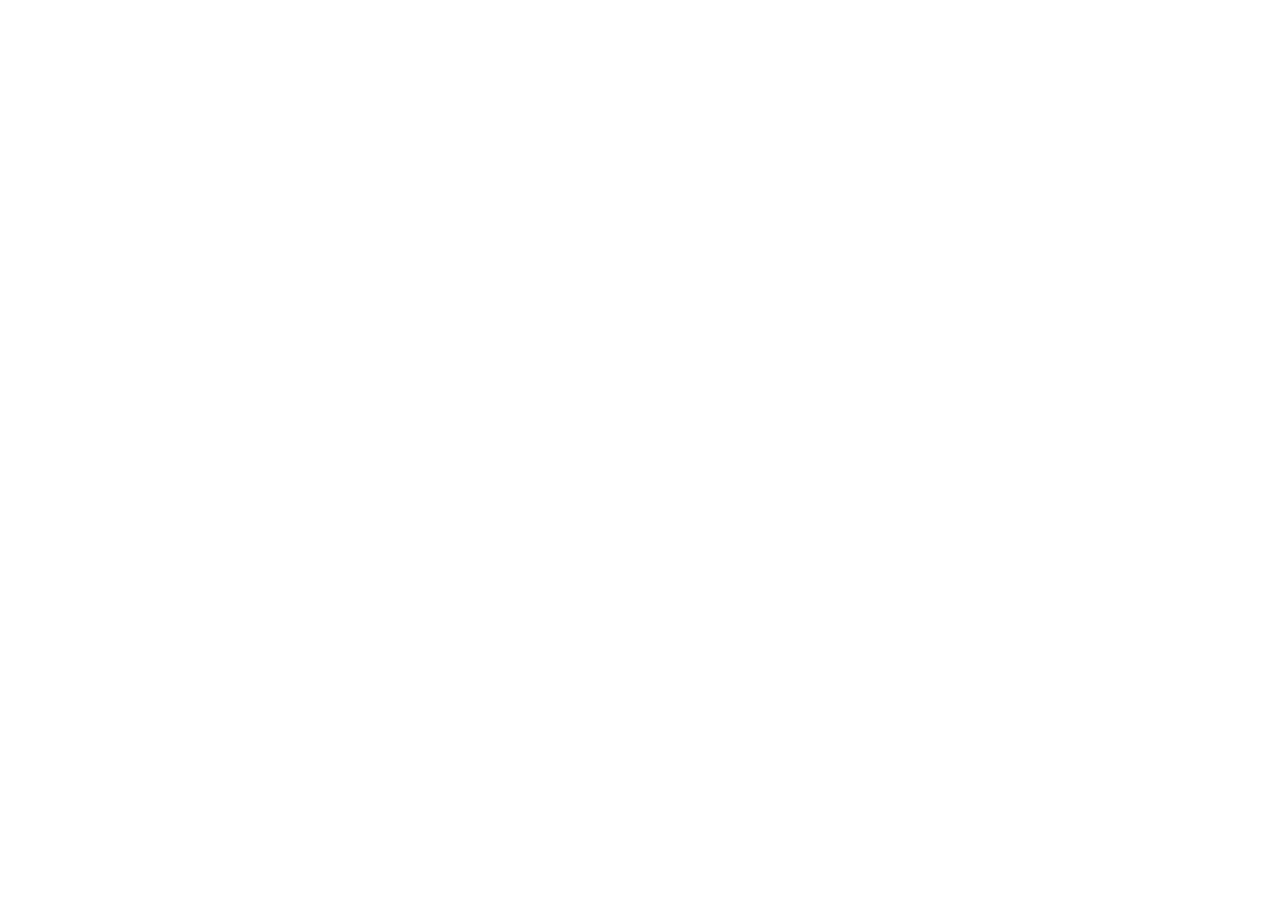
==== index.html @ 26e64699 "Create index.html" ====
<!DOCTYPE html>
<html lang="es">
<head>
  <meta charset="UTF-8">
  <meta name="viewport" content="width=device-width, initial-scale=1.0">
  <title>Fernando Sánchez</title>
</head>
<body>
  <div id="root"></div>
</body>
</html>
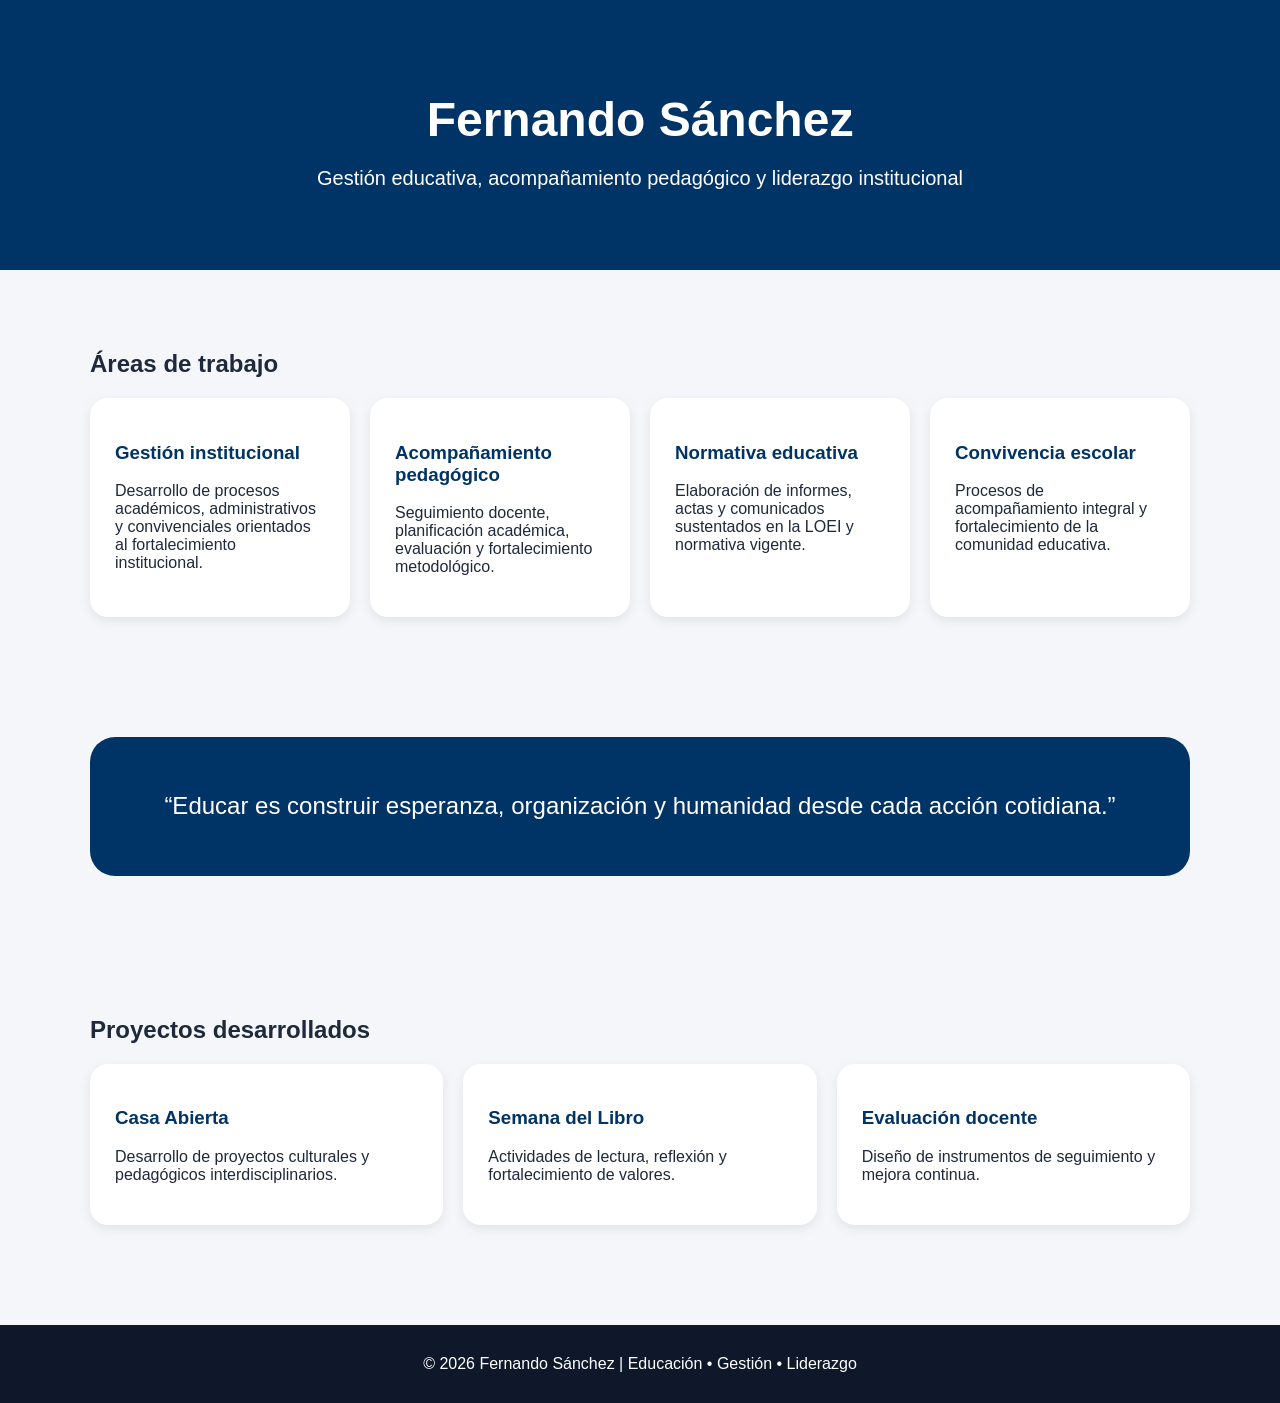
==== commit 963546b9: "Update index.html" ====
--- a/index.html
+++ b/index.html
@@ -7,5 +7,6 @@
 </head>
 <body>
   <div id="root"></div>
+  <script src="script.js"></script>
 </body>
 </html>
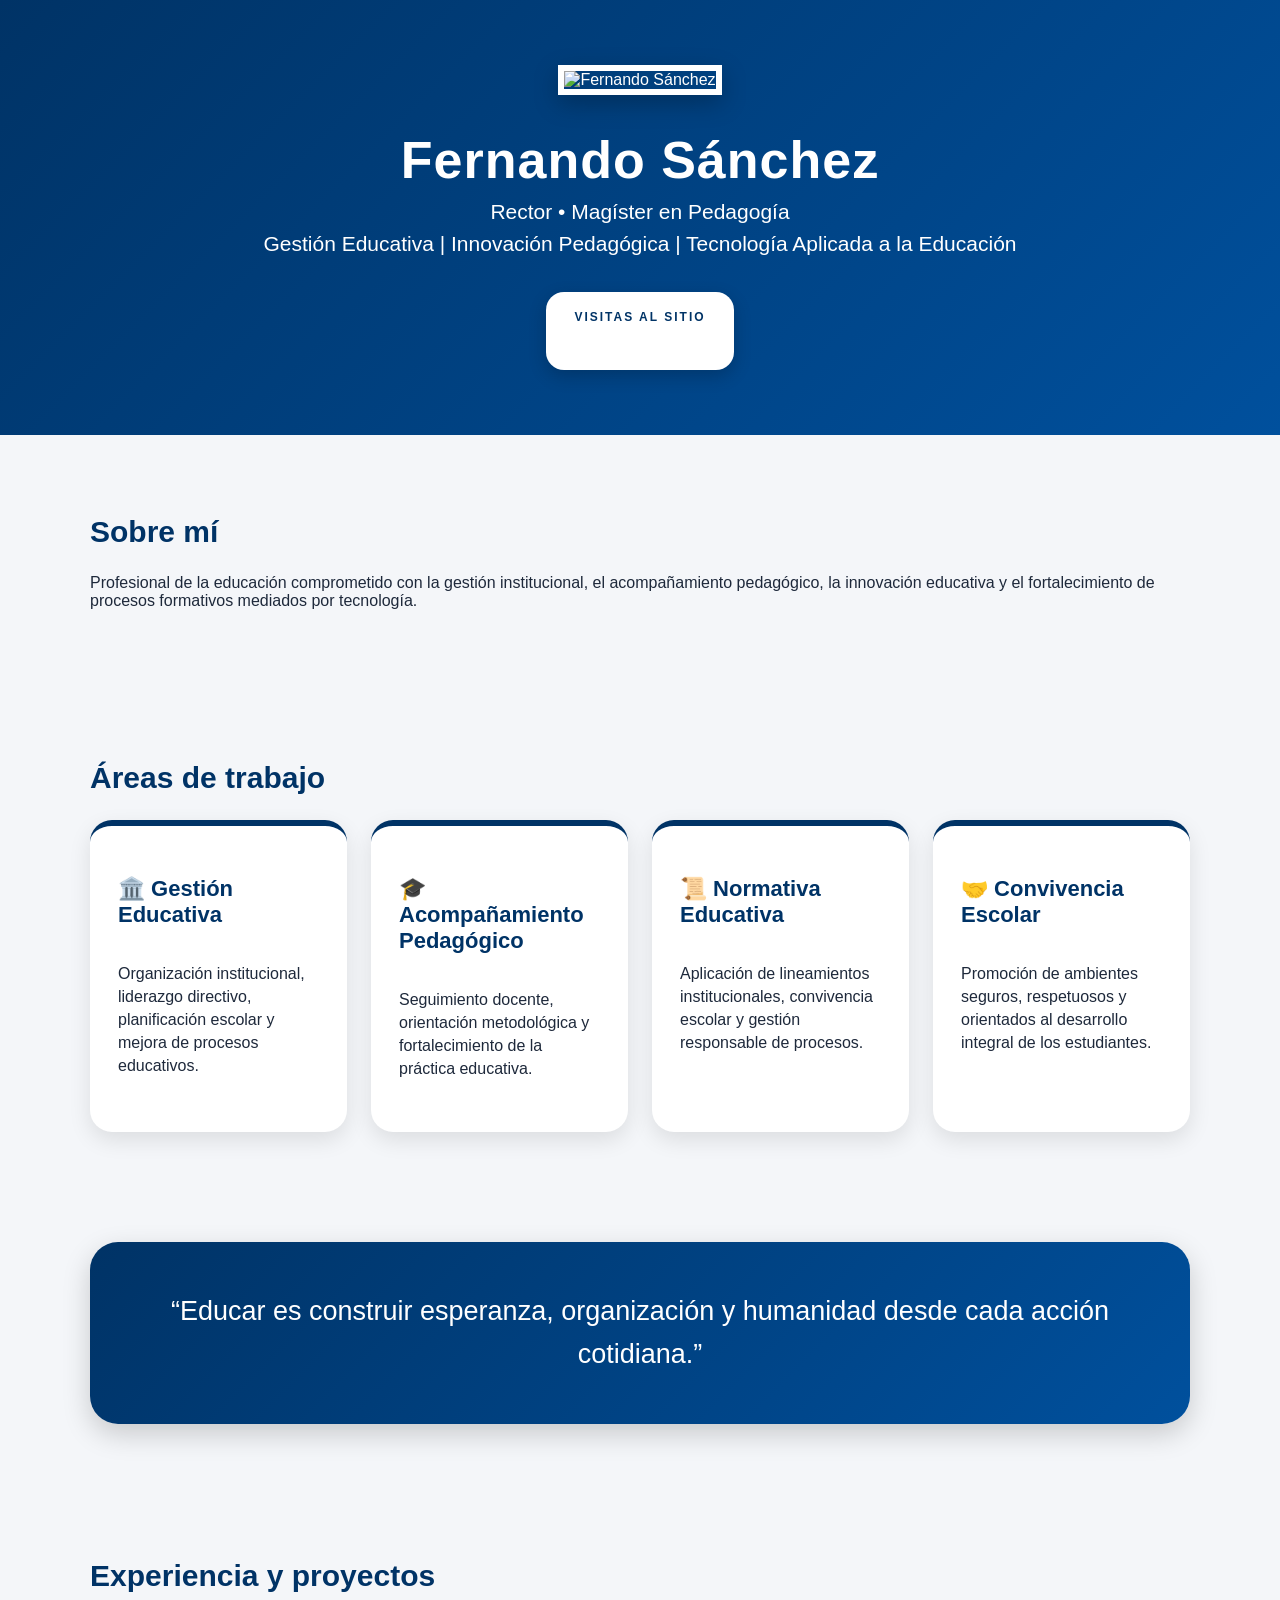
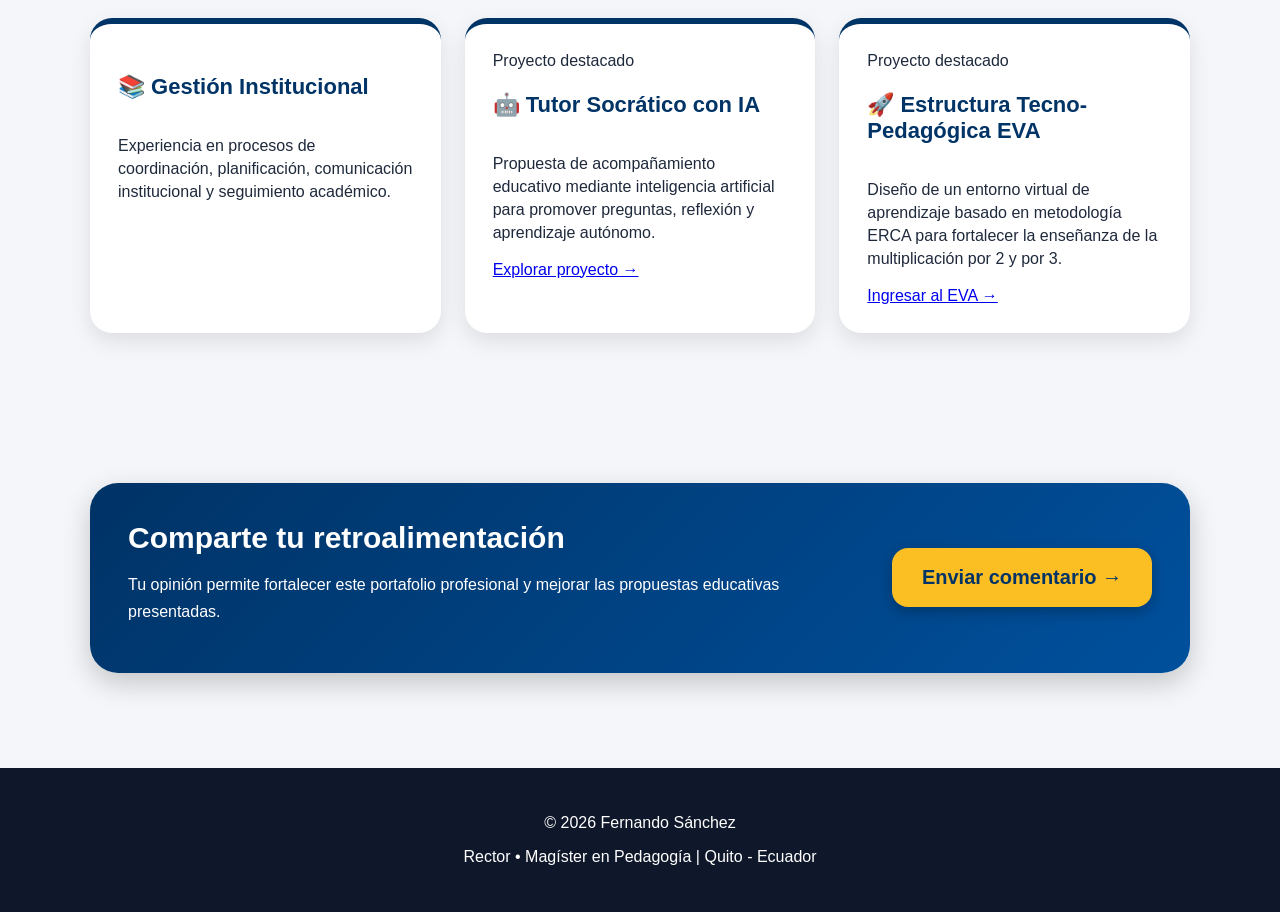
==== commit 8ac2df88: "Update index.html with portfolio details and sections" ====
--- a/index.html
+++ b/index.html
@@ -1,12 +1,133 @@
 <!DOCTYPE html>
 <html lang="es">
 <head>
-  <meta charset="UTF-8">
-  <meta name="viewport" content="width=device-width, initial-scale=1.0">
-  <title>Fernando Sánchez</title>
+    <meta charset="UTF-8">
+    <meta name="viewport" content="width=device-width, initial-scale=1.0">
+    <title>Fernando Sánchez | Portafolio Profesional</title>
+    <link rel="stylesheet" href="style.css">
 </head>
+
 <body>
-  <div id="root"></div>
-  <script src="script.js"></script>
+
+<header>
+    <img src="img/fernando.jpg" alt="Fernando Sánchez" class="foto-perfil">
+
+    <h1>Fernando Sánchez</h1>
+    <p>Rector • Magíster en Pedagogía</p>
+    <p>Gestión Educativa | Innovación Pedagógica | Tecnología Aplicada a la Educación</p>
+
+    <div class="contador-card">
+        <div class="contador-titulo">VISITAS AL SITIO</div>
+        <div class="contador-numero">
+            <span>000001</span>
+        </div>
+    </div>
+</header>
+
+<section>
+    <h2>Sobre mí</h2>
+    <p>
+        Profesional de la educación comprometido con la gestión institucional, el acompañamiento pedagógico,
+        la innovación educativa y el fortalecimiento de procesos formativos mediados por tecnología.
+    </p>
+</section>
+
+<section>
+    <h2>Áreas de trabajo</h2>
+
+    <div class="card-container">
+
+        <div class="card">
+            <h3>🏛️ Gestión Educativa</h3>
+            <p>
+                Organización institucional, liderazgo directivo, planificación escolar y mejora de procesos educativos.
+            </p>
+        </div>
+
+        <div class="card">
+            <h3>🎓 Acompañamiento Pedagógico</h3>
+            <p>
+                Seguimiento docente, orientación metodológica y fortalecimiento de la práctica educativa.
+            </p>
+        </div>
+
+        <div class="card">
+            <h3>📜 Normativa Educativa</h3>
+            <p>
+                Aplicación de lineamientos institucionales, convivencia escolar y gestión responsable de procesos.
+            </p>
+        </div>
+
+        <div class="card">
+            <h3>🤝 Convivencia Escolar</h3>
+            <p>
+                Promoción de ambientes seguros, respetuosos y orientados al desarrollo integral de los estudiantes.
+            </p>
+        </div>
+
+    </div>
+</section>
+
+<section>
+    <div class="quote">
+        “Educar es construir esperanza, organización y humanidad desde cada acción cotidiana.”
+    </div>
+</section>
+
+<section>
+    <h2>Experiencia y proyectos</h2>
+
+    <div class="card-container">
+
+        <div class="card">
+            <h3>📚 Gestión Institucional</h3>
+            <p>
+                Experiencia en procesos de coordinación, planificación, comunicación institucional y seguimiento académico.
+            </p>
+        </div>
+
+        <div class="card card-destacado-ia">
+            <span class="badge-destacado ia">Proyecto destacado</span>
+            <h3>🤖 Tutor Socrático con IA</h3>
+            <p>
+                Propuesta de acompañamiento educativo mediante inteligencia artificial para promover preguntas,
+                reflexión y aprendizaje autónomo.
+            </p>
+            <a href="tutor-socratico-ia.html" class="card-link ia-link">Explorar proyecto →</a>
+        </div>
+
+        <div class="card card-destacado-eva">
+            <span class="badge-destacado eva">Proyecto destacado</span>
+            <h3>🚀 Estructura Tecno-Pedagógica EVA</h3>
+            <p>
+                Diseño de un entorno virtual de aprendizaje basado en metodología ERCA para fortalecer la enseñanza
+                de la multiplicación por 2 y por 3.
+            </p>
+            <a href="eva-multiplicacion-por-dos.html" class="card-link eva-link">Ingresar al EVA →</a>
+        </div>
+
+    </div>
+</section>
+
+<section>
+    <a href="comentarios.html" class="comentarios-cta">
+        <div class="comentarios-texto">
+            <h2>Comparte tu retroalimentación</h2>
+            <p>
+                Tu opinión permite fortalecer este portafolio profesional y mejorar las propuestas educativas presentadas.
+            </p>
+        </div>
+
+        <div class="comentarios-boton">
+            Enviar comentario →
+        </div>
+    </a>
+</section>
+
+<footer>
+    <p>© 2026 Fernando Sánchez</p>
+    <p>Rector • Magíster en Pedagogía | Quito - Ecuador</p>
+</footer>
+
 </body>
 </html>
--- a/style.css
+++ b/style.css
@@ -0,0 +1,202 @@
+body{
+    margin:0;
+    font-family:Arial, sans-serif;
+    background:#f4f6f9;
+    color:#1e293b;
+}
+
+/* ENCABEZADO PRINCIPAL */
+header{
+    background:linear-gradient(135deg,#003366,#00509d);
+    color:white;
+    padding:65px 20px;
+    text-align:center;
+}
+
+header h1{
+    font-size:52px;
+    margin-bottom:10px;
+    letter-spacing:1px;
+}
+
+header p{
+    font-size:21px;
+    margin:8px 0;
+}
+
+/* FOTO DE PERFIL */
+header img{
+    border:6px solid white;
+    box-shadow:0 8px 25px rgba(0,0,0,.25);
+}
+
+/* SECCIONES */
+section{
+    max-width:1100px;
+    margin:auto;
+    padding:55px 20px;
+}
+
+section h2{
+    color:#003366;
+    font-size:30px;
+    margin-bottom:25px;
+}
+
+/* TARJETAS */
+.card-container{
+    display:grid;
+    grid-template-columns:repeat(auto-fit,minmax(250px,1fr));
+    gap:24px;
+}
+
+.card{
+    background:white;
+    border-radius:22px;
+    padding:28px;
+    box-shadow:0 8px 22px rgba(0,0,0,.10);
+    min-height:250px;
+    display:flex;
+    flex-direction:column;
+    justify-content:flex-start;
+    transition:.3s ease;
+    border-top:6px solid #003366;
+}
+
+.card:hover{
+    transform:translateY(-8px);
+    box-shadow:0 14px 30px rgba(0,0,0,.16);
+}
+
+.card h3{
+    color:#003366;
+    font-size:22px;
+    margin-bottom:18px;
+}
+
+.card p{
+    font-size:16px;
+    line-height:1.45;
+}
+
+/* FRASE CENTRAL */
+.quote{
+    background:linear-gradient(135deg,#003366,#00509d);
+    color:white;
+    padding:48px;
+    border-radius:28px;
+    text-align:center;
+    font-size:27px;
+    line-height:1.6;
+    box-shadow:0 10px 28px rgba(0,0,0,.18);
+}
+
+/* CONTADOR */
+.contador-card{
+    margin-top:28px;
+    display:inline-block;
+    background:white;
+    padding:18px 28px;
+    border-radius:18px;
+    box-shadow:0 6px 18px rgba(0,0,0,.20);
+}
+
+.contador-titulo{
+    color:#003366;
+    font-size:12px;
+    font-weight:bold;
+    letter-spacing:2px;
+    margin-bottom:10px;
+}
+
+.contador-numero img{
+    height:35px;
+}
+
+/* BLOQUE COMENTARIOS */
+.comentarios-cta{
+    grid-column:1 / -1;
+    width:100%;
+    box-sizing:border-box;
+    display:flex;
+    justify-content:space-between;
+    align-items:center;
+    gap:30px;
+    margin-top:40px;
+    padding:38px;
+    background:linear-gradient(135deg,#003366,#00509d);
+    color:white;
+    text-decoration:none;
+    border-radius:28px;
+    box-shadow:0 10px 28px rgba(0,0,0,.20);
+    transition:.3s ease;
+}
+
+.comentarios-cta:hover{
+    transform:translateY(-6px);
+}
+
+.comentarios-texto h2{
+    margin-top:0;
+    margin-bottom:15px;
+    font-size:30px;
+    color:white;
+}
+
+.comentarios-texto p{
+    margin-bottom:10px;
+    line-height:1.7;
+    color:white;
+}
+
+.comentarios-boton{
+    background:#fbbf24;
+    color:#003366;
+    font-weight:bold;
+    padding:18px 30px;
+    border-radius:16px;
+    font-size:20px;
+    white-space:nowrap;
+    box-shadow:0 5px 14px rgba(0,0,0,.25);
+}
+
+/* PIE DE PÁGINA */
+footer{
+    background:#0f172a;
+    color:white;
+    text-align:center;
+    padding:30px;
+    margin-top:40px;
+}
+
+/* RESPONSIVE */
+@media(max-width:768px){
+
+    header h1{
+        font-size:38px;
+    }
+
+    header p{
+        font-size:18px;
+    }
+
+    section{
+        padding:40px 18px;
+    }
+
+    .quote{
+        font-size:22px;
+        padding:35px 24px;
+    }
+
+    .comentarios-cta{
+        flex-direction:column;
+        text-align:center;
+    }
+
+    .comentarios-boton{
+        width:100%;
+        text-align:center;
+        box-sizing:border-box;
+    }
+}
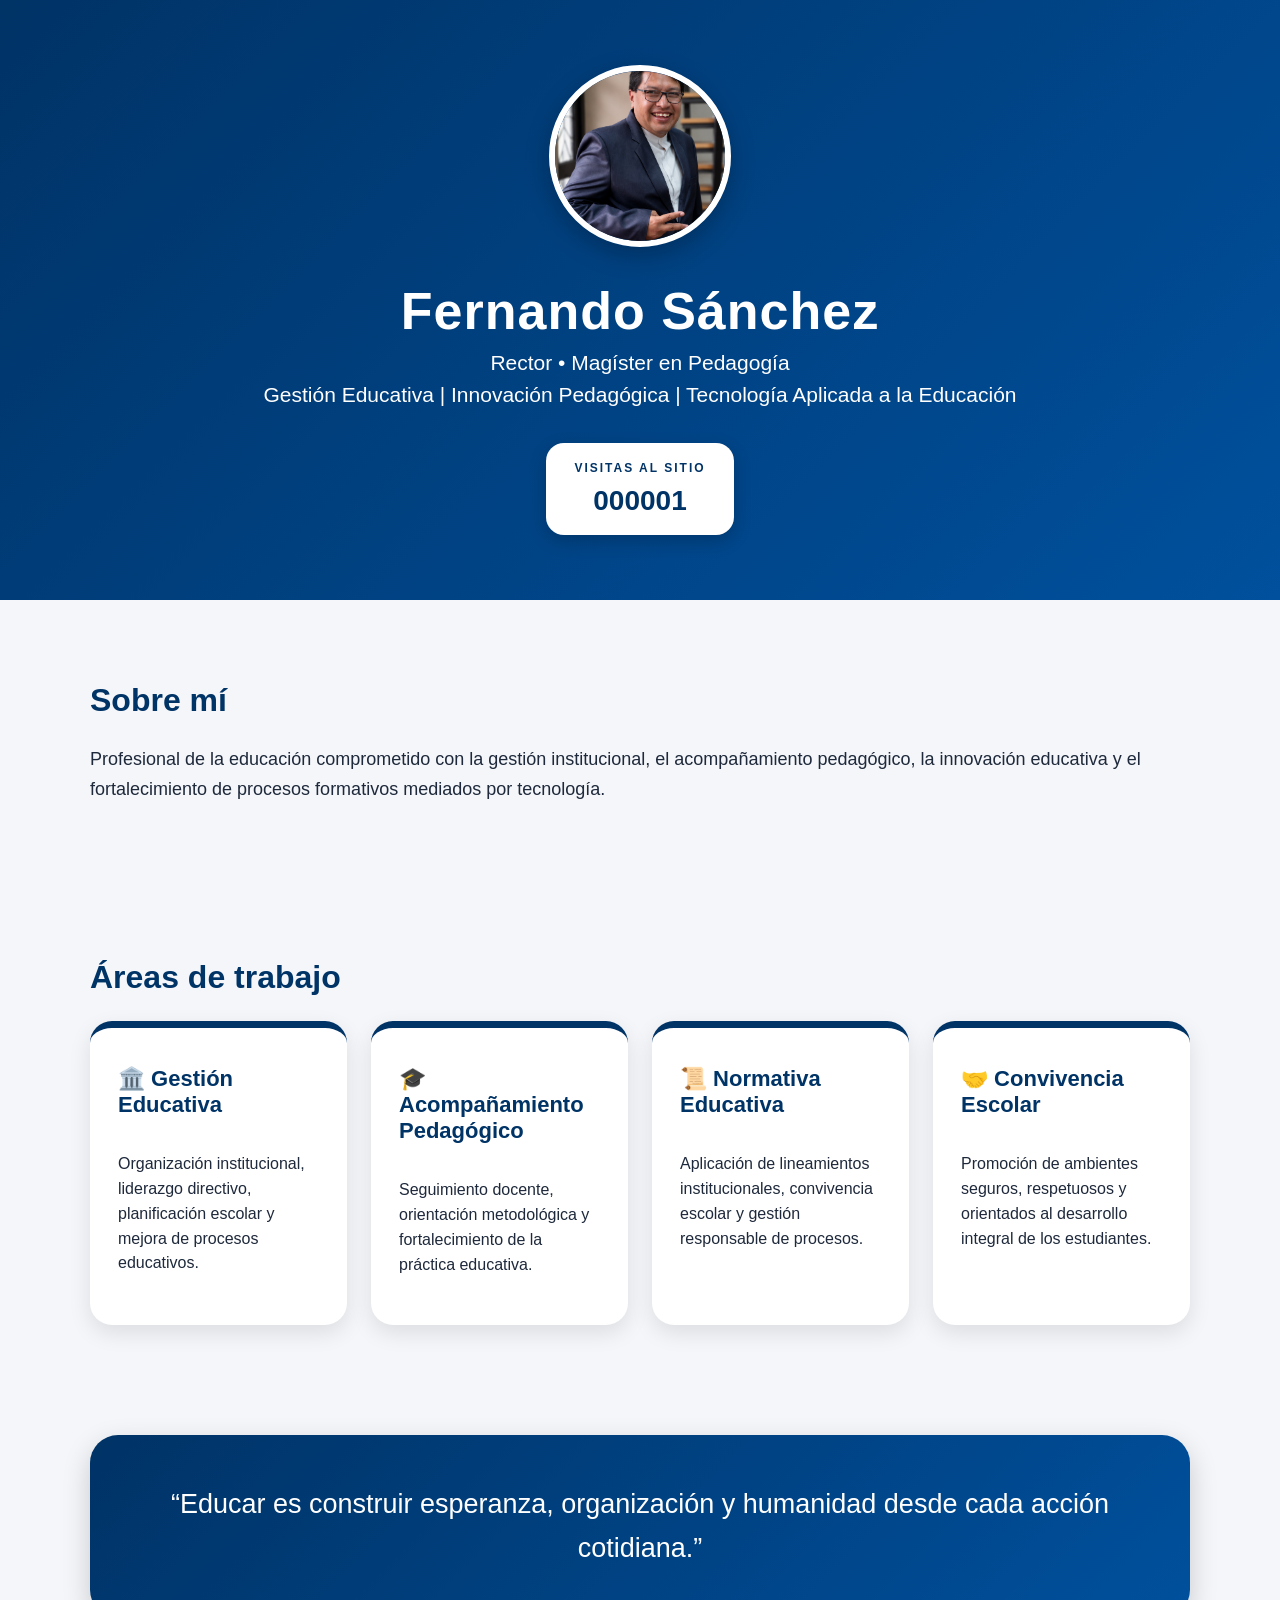
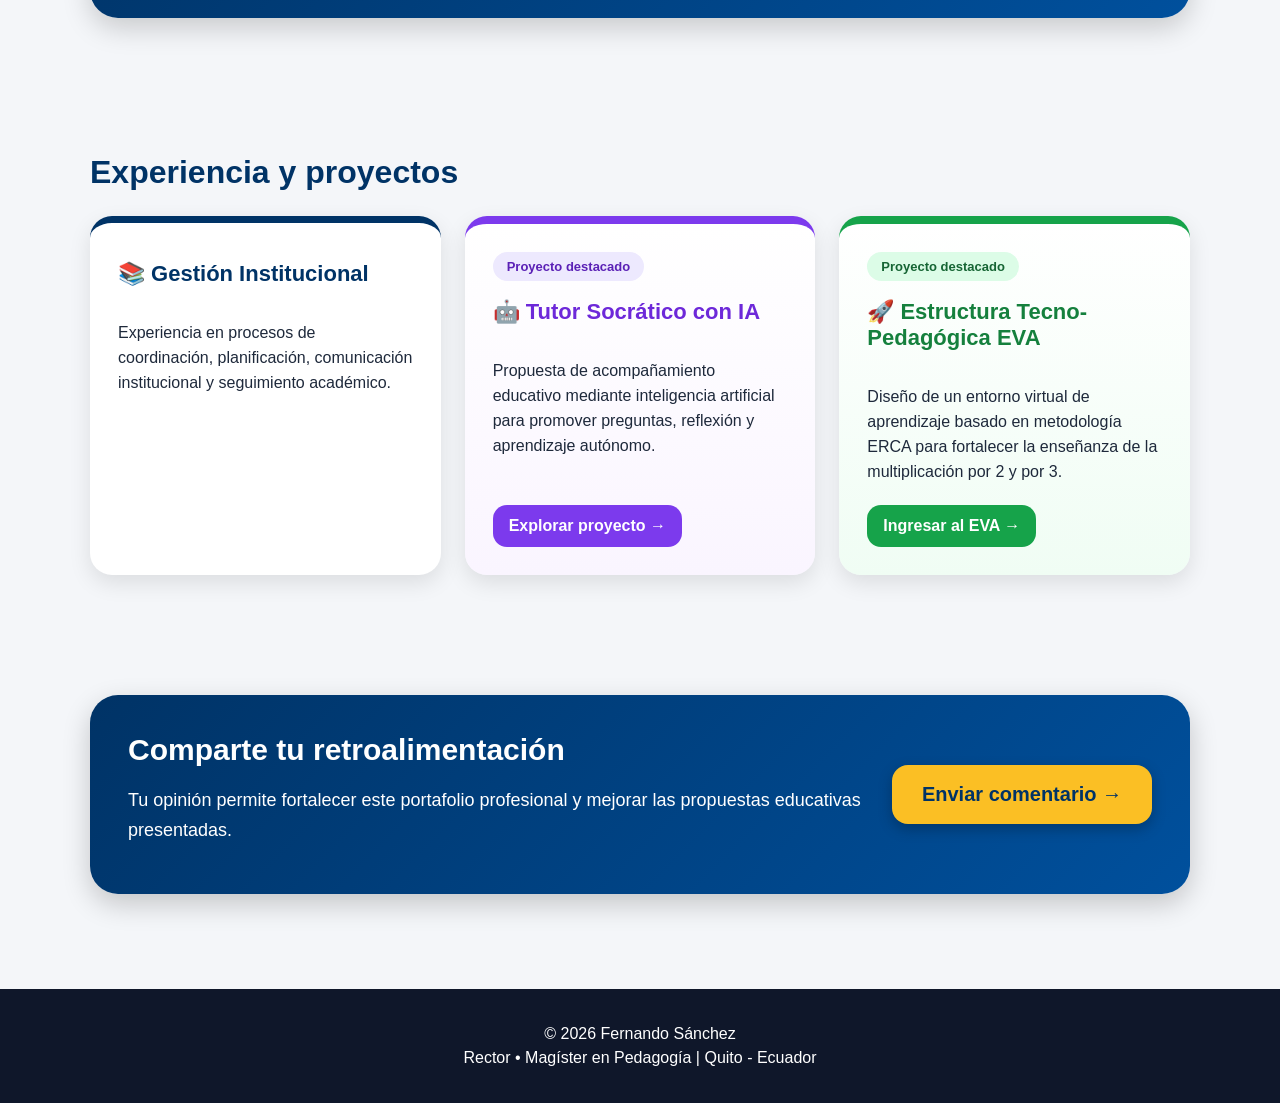
==== commit 290f6ae9: "Update index.html" ====
--- a/index.html
+++ b/index.html
@@ -10,8 +10,7 @@
 <body>
 
 <header>
-    <img src="img/fernando.jpg" alt="Fernando Sánchez" class="foto-perfil">
-
+   <img src="fernando-sanchez.png" alt="Fernando Sánchez" class="foto-perfil">
     <h1>Fernando Sánchez</h1>
     <p>Rector • Magíster en Pedagogía</p>
     <p>Gestión Educativa | Innovación Pedagógica | Tecnología Aplicada a la Educación</p>
--- a/style.css
+++ b/style.css
@@ -5,7 +5,6 @@
     color:#1e293b;
 }
 
-/* ENCABEZADO PRINCIPAL */
 header{
     background:linear-gradient(135deg,#003366,#00509d);
     color:white;
@@ -13,9 +12,19 @@
     text-align:center;
 }
 
+.foto-perfil{
+    width:170px;
+    height:170px;
+    object-fit:cover;
+    border-radius:50%;
+    border:6px solid white;
+    box-shadow:0 8px 25px rgba(0,0,0,.25);
+    margin-bottom:20px;
+}
+
 header h1{
     font-size:52px;
-    margin-bottom:10px;
+    margin:10px 0;
     letter-spacing:1px;
 }
 
@@ -24,13 +33,6 @@
     margin:8px 0;
 }
 
-/* FOTO DE PERFIL */
-header img{
-    border:6px solid white;
-    box-shadow:0 8px 25px rgba(0,0,0,.25);
-}
-
-/* SECCIONES */
 section{
     max-width:1100px;
     margin:auto;
@@ -39,15 +41,20 @@
 
 section h2{
     color:#003366;
-    font-size:30px;
+    font-size:32px;
     margin-bottom:25px;
 }
 
-/* TARJETAS */
+section p{
+    font-size:18px;
+    line-height:1.7;
+}
+
 .card-container{
     display:grid;
     grid-template-columns:repeat(auto-fit,minmax(250px,1fr));
     gap:24px;
+    align-items:stretch;
 }
 
 .card{
@@ -55,12 +62,13 @@
     border-radius:22px;
     padding:28px;
     box-shadow:0 8px 22px rgba(0,0,0,.10);
-    min-height:250px;
+    min-height:260px;
     display:flex;
     flex-direction:column;
     justify-content:flex-start;
     transition:.3s ease;
-    border-top:6px solid #003366;
+    border-top:7px solid #003366;
+    box-sizing:border-box;
 }
 
 .card:hover{
@@ -71,15 +79,75 @@
 .card h3{
     color:#003366;
     font-size:22px;
-    margin-bottom:18px;
+    margin:10px 0 18px;
 }
 
 .card p{
     font-size:16px;
-    line-height:1.45;
-}
-
-/* FRASE CENTRAL */
+    line-height:1.55;
+    margin-bottom:20px;
+}
+
+/* TARJETA DESTACADA: TUTOR SOCRÁTICO */
+.card-destacado-ia{
+    border-top:8px solid #7c3aed;
+    background:linear-gradient(180deg,#ffffff 0%,#faf5ff 100%);
+}
+
+.card-destacado-ia h3{
+    color:#6d28d9;
+}
+
+/* TARJETA DESTACADA: EVA */
+.card-destacado-eva{
+    border-top:8px solid #16a34a;
+    background:linear-gradient(180deg,#ffffff 0%,#f0fdf4 100%);
+}
+
+.card-destacado-eva h3{
+    color:#15803d;
+}
+
+.badge-destacado{
+    display:inline-block;
+    width:max-content;
+    padding:7px 14px;
+    border-radius:999px;
+    font-size:13px;
+    font-weight:bold;
+    margin-bottom:8px;
+}
+
+.badge-destacado.ia{
+    background:#ede9fe;
+    color:#5b21b6;
+}
+
+.badge-destacado.eva{
+    background:#dcfce7;
+    color:#166534;
+}
+
+.card-link{
+    margin-top:auto;
+    text-decoration:none;
+    font-weight:bold;
+    padding:12px 16px;
+    border-radius:14px;
+    display:inline-block;
+    width:max-content;
+}
+
+.ia-link{
+    background:#7c3aed;
+    color:white;
+}
+
+.eva-link{
+    background:#16a34a;
+    color:white;
+}
+
 .quote{
     background:linear-gradient(135deg,#003366,#00509d);
     color:white;
@@ -91,7 +159,6 @@
     box-shadow:0 10px 28px rgba(0,0,0,.18);
 }
 
-/* CONTADOR */
 .contador-card{
     margin-top:28px;
     display:inline-block;
@@ -109,20 +176,20 @@
     margin-bottom:10px;
 }
 
-.contador-numero img{
-    height:35px;
-}
-
-/* BLOQUE COMENTARIOS */
+.contador-numero span{
+    color:#003366;
+    font-size:28px;
+    font-weight:bold;
+}
+
 .comentarios-cta{
-    grid-column:1 / -1;
     width:100%;
     box-sizing:border-box;
     display:flex;
     justify-content:space-between;
     align-items:center;
     gap:30px;
-    margin-top:40px;
+    margin-top:10px;
     padding:38px;
     background:linear-gradient(135deg,#003366,#00509d);
     color:white;
@@ -160,7 +227,6 @@
     box-shadow:0 5px 14px rgba(0,0,0,.25);
 }
 
-/* PIE DE PÁGINA */
 footer{
     background:#0f172a;
     color:white;
@@ -169,7 +235,10 @@
     margin-top:40px;
 }
 
-/* RESPONSIVE */
+footer p{
+    margin:6px 0;
+}
+
 @media(max-width:768px){
 
     header h1{
@@ -182,6 +251,11 @@
 
     section{
         padding:40px 18px;
+    }
+
+    .foto-perfil{
+        width:140px;
+        height:140px;
     }
 
     .quote{
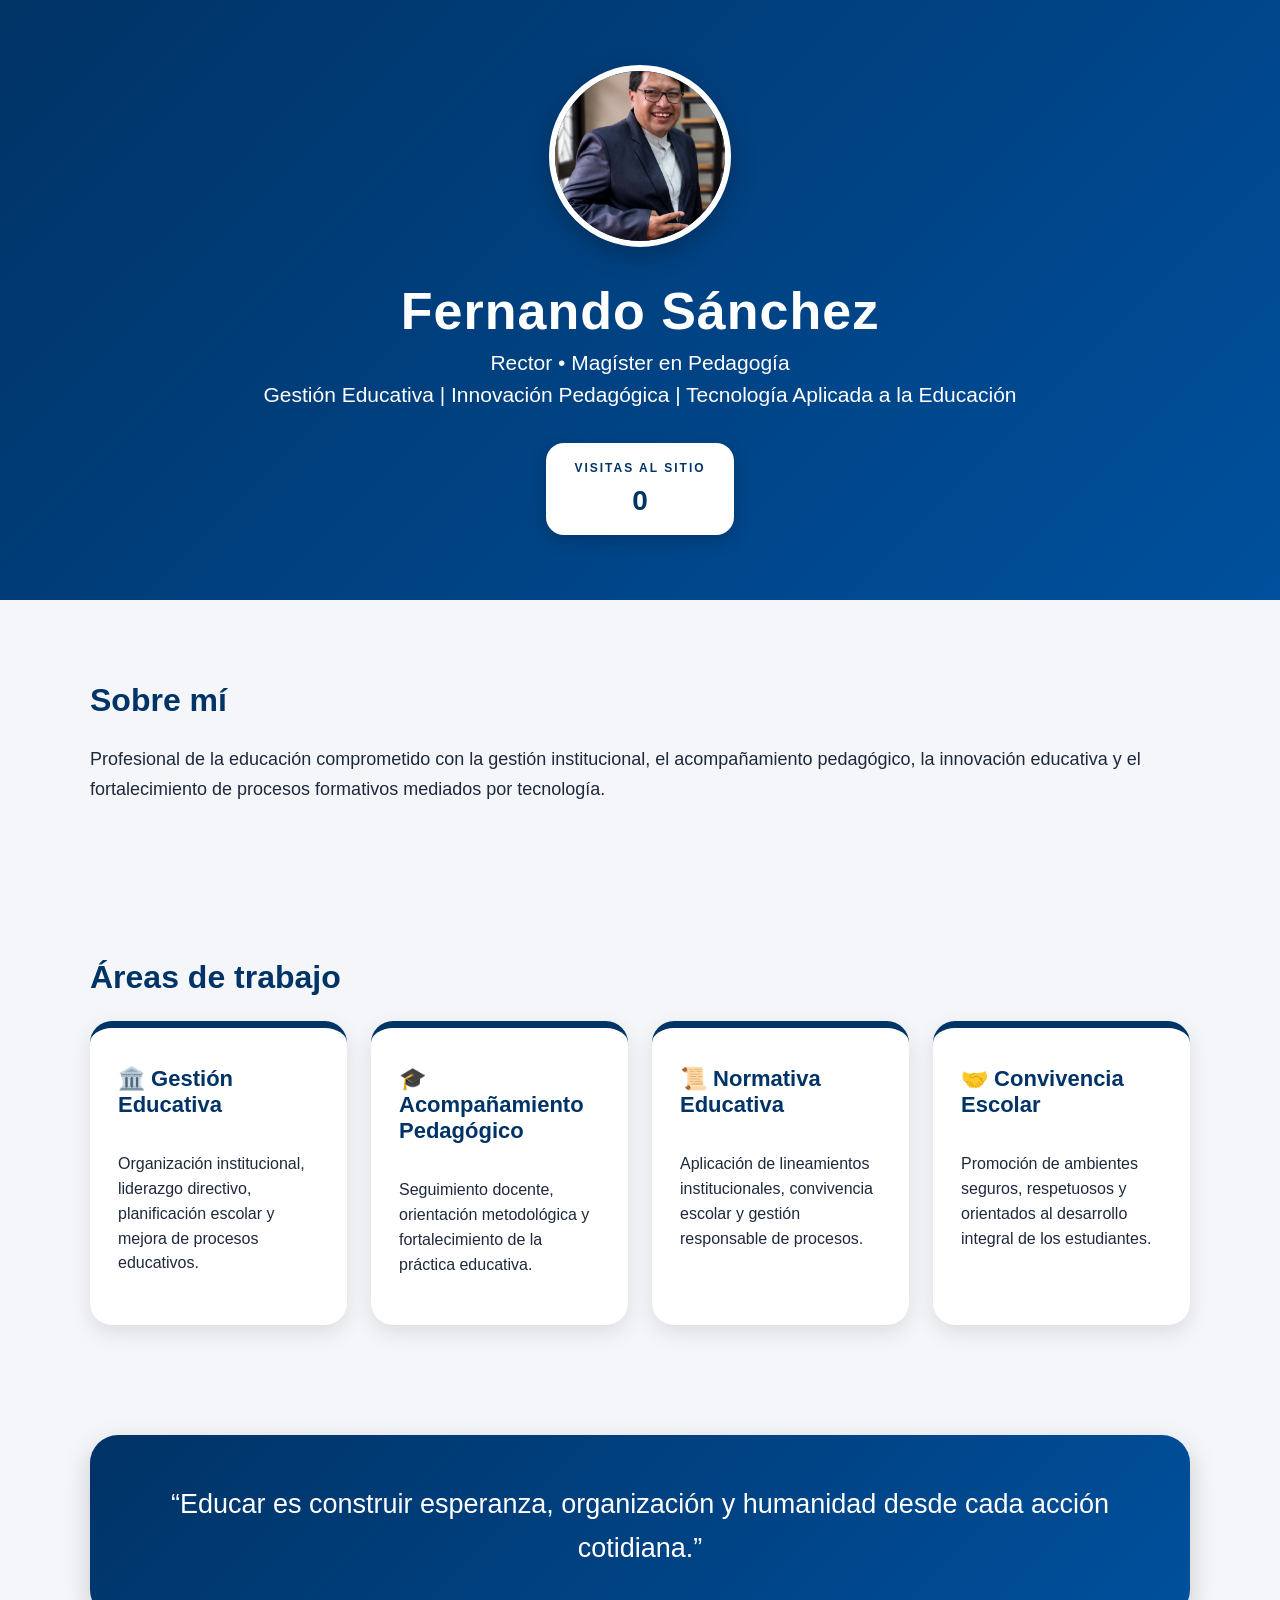
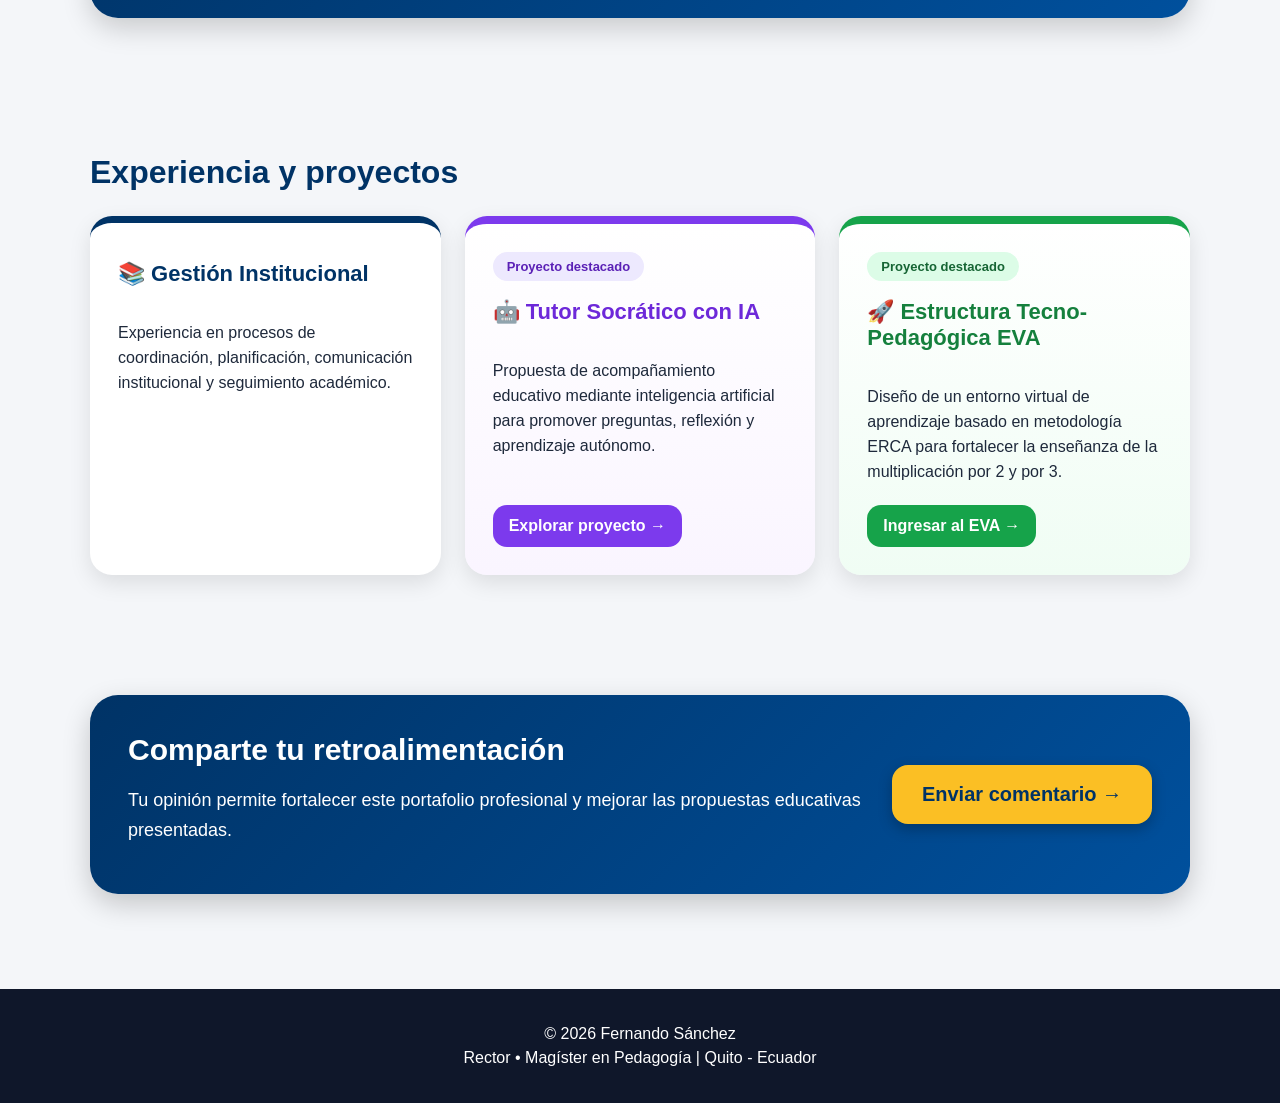
==== commit 12f22791: "Activa contador dinamico de visitas" ====
--- a/index.html
+++ b/index.html
@@ -10,7 +10,8 @@
 <body>
 
 <header>
-   <img src="fernando-sanchez.png" alt="Fernando Sánchez" class="foto-perfil">
+    <img src="fernando-sanchez.png" alt="Fernando Sánchez" class="foto-perfil">
+
     <h1>Fernando Sánchez</h1>
     <p>Rector • Magíster en Pedagogía</p>
     <p>Gestión Educativa | Innovación Pedagógica | Tecnología Aplicada a la Educación</p>
@@ -18,7 +19,7 @@
     <div class="contador-card">
         <div class="contador-titulo">VISITAS AL SITIO</div>
         <div class="contador-numero">
-            <span>000001</span>
+            <span id="contador-visitas">Cargando...</span>
         </div>
     </div>
 </header>
@@ -128,5 +129,16 @@
     <p>Rector • Magíster en Pedagogía | Quito - Ecuador</p>
 </footer>
 
+<script>
+fetch("https://counterapi.dev/api/pagina-web-fernando/visitas/up")
+    .then(response => response.json())
+    .then(data => {
+        document.getElementById("contador-visitas").textContent = data.count;
+    })
+    .catch(() => {
+        document.getElementById("contador-visitas").textContent = "0";
+    });
+</script>
+
 </body>
 </html>
